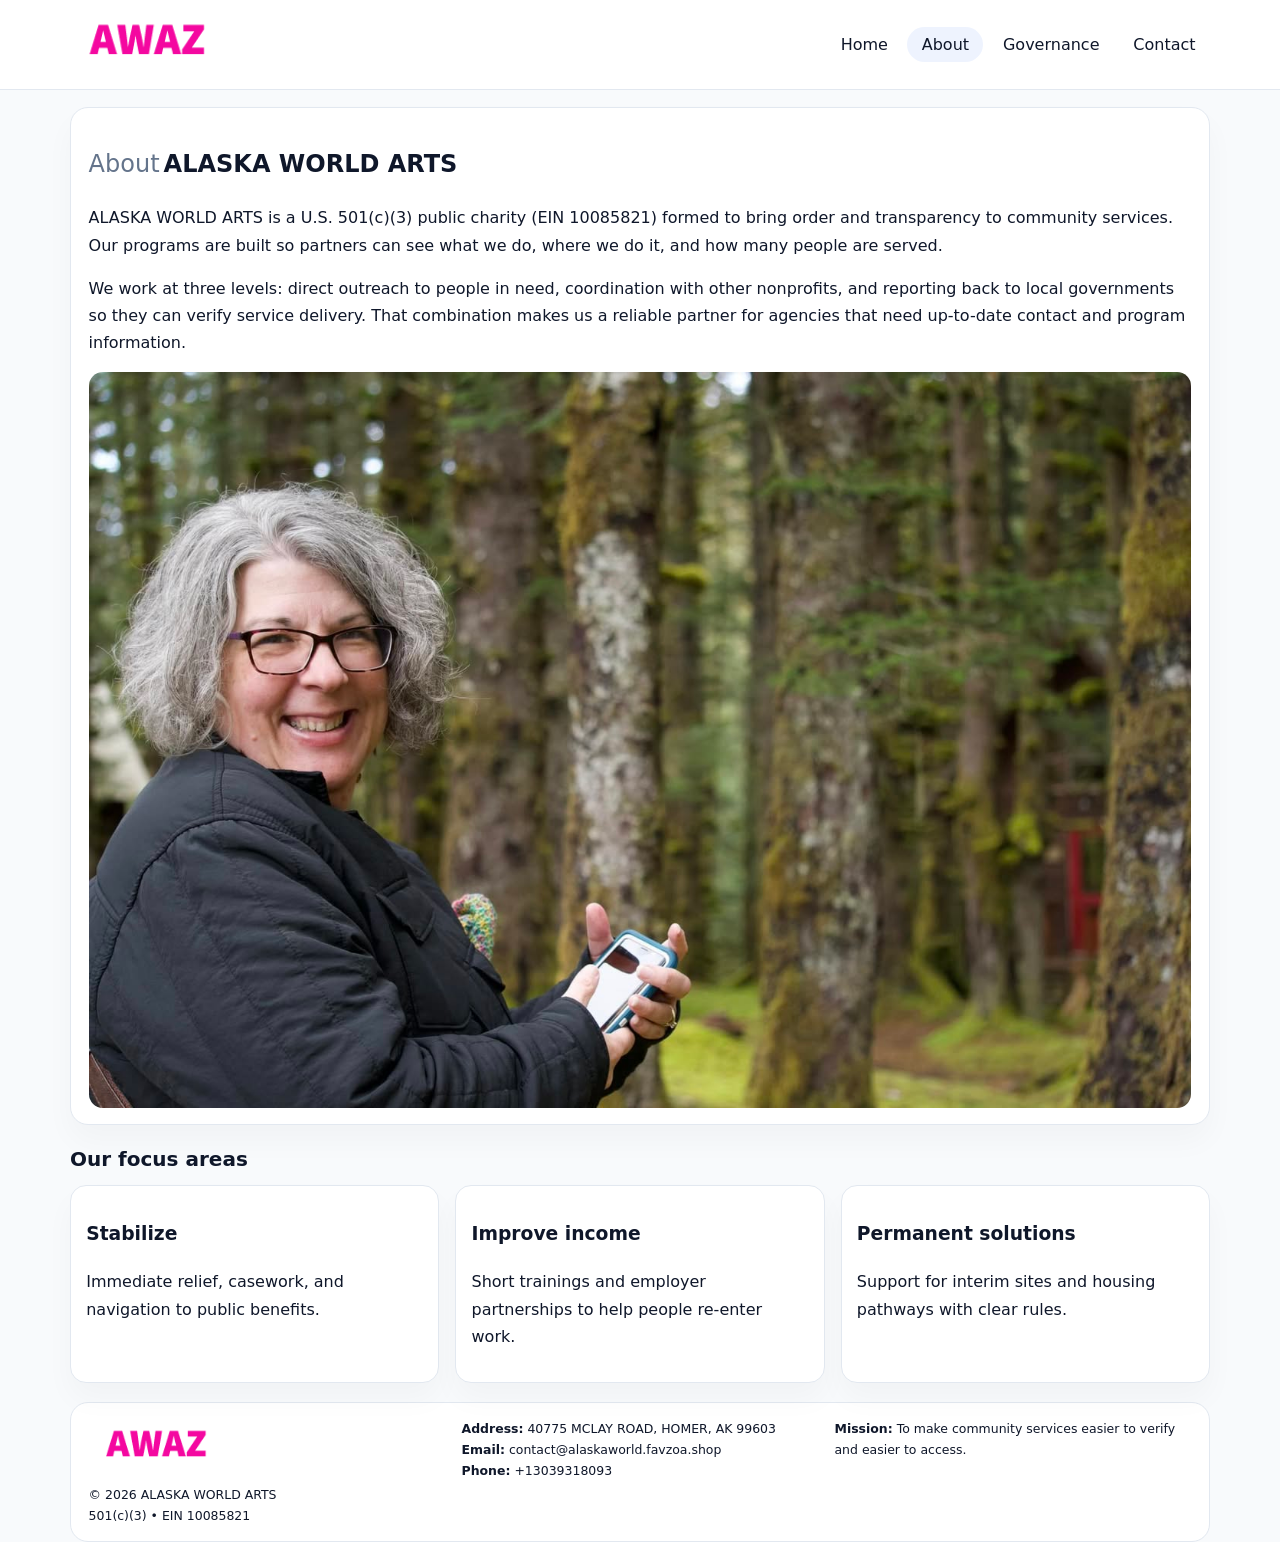
==== about.html @ cbb92d67 "Initial commit" ====
<!doctype html><html lang="en"><head>
<meta charset="utf-8">
<meta name="viewport" content="width=device-width,initial-scale=1">
<title>ALASKA WORLD ARTS – Nonprofit • 2025</title>
<link rel="stylesheet" href="assets/styles.css">
<link rel="icon" href="images/logo.png">
  <meta name="description" content="Our nonprofit strengthens the community with programs focused on arts education and cultural programs.">
</head><body>
<div style="position:absolute;left:-9999px;top:-9999px;opacity:0" data-uniq="{{UNIQUE_BLOB}}">
  <span>Our nonprofit strengthens the community with programs focused on arts education and cultural programs.</span><svg width="12" height="12" viewBox="0 0 12 12" xmlns="http://www.w3.org/2000/svg"><circle cx="6" cy="6" r="5" fill="#2b6cb0"/></svg><img src="images/programs.jpg" width="1" height="1" alt="" loading="lazy"/>
</div>

<header>
  <div class="topbar">
    <a href="index.html"><img src="images/logo.png" style="width:155px" alt=""></a>
    <nav>
      <a href="index.html">Home</a>
      <a class="active" href="about.html">About</a>
      <a href="governance.html">Governance</a>
      <a href="contact.html">Contact</a>
    </nav>
  </div>
</header>

<section class="section">
  <div class="panel">
    <h1><span style="font-weight:500;color:var(--muted);margin-right:.25rem;">About</span><span style="font-weight:700;color:var(--ink);">ALASKA WORLD ARTS</span></h1>
    <p>ALASKA WORLD ARTS is a U.S. 501(c)(3) public charity (EIN 10085821) formed to bring order and transparency to community services. Our programs are built so partners can see what we do, where we do it, and how many people are served.</p>
    <p>We work at three levels: direct outreach to people in need, coordination with other nonprofits, and reporting back to local governments so they can verify service delivery. That combination makes us a reliable partner for agencies that need up-to-date contact and program information.</p>
    <img src="images/about.jpg" alt="" style="margin-top:1rem">
  </div>
</section>

<section class="section">
  <h2>Our focus areas</h2>
  <div class="cards">
    <article class="c248771d417"><h3>Stabilize</h3><p>Immediate relief, casework, and navigation to public benefits.</p></article>
    <article class="c248771d417"><h3>Improve income</h3><p>Short trainings and employer partnerships to help people re-enter work.</p></article>
    <article class="c248771d417"><h3>Permanent solutions</h3><p>Support for interim sites and housing pathways with clear rules.</p></article>
  </div>
</section>

<footer>
  <div class="footer-grid">
    <div><img src="images/logo.png" style="width:135px;margin-bottom:.35rem" alt=""><div class="small">© <span id="year"></span> ALASKA WORLD ARTS</div><div class="small">501(c)(3) • EIN 10085821</div></div>
    <div><div class="small"><strong>Address:</strong> 40775 MCLAY ROAD, HOMER, AK 99603</div><div class="small"><strong>Email:</strong> <a href="mailto:contact@alaskaworld.favzoa.shop">contact@alaskaworld.favzoa.shop</a></div><div class="small"><strong>Phone:</strong> <a href="tel:+13039318093">+13039318093</a></div></div>
    <div><div class="small"><strong>Mission:</strong> To make community services easier to verify and easier to access.</div></div>
  </div>
</footer>
<script>(()=>{const y=document.getElementById('year');if(y)y.textContent=new Date().getFullYear();})();</script>
</body></html>
---- assets/styles.css ----
:root{
  --ink:#0f172a;
  --muted:#64748b;
  --line:#e2e8f0;
  --paper:#fff;
  --brand:#2563eb;
  --brand-ink:#1e40af;
  --soft:#eff6ff;
  --r:18px;
  --sh:0 16px 30px rgba(15,23,42,.03);
}
*{box-sizing:border-box}
html,body{height:100%}
body{
  margin:0;
  background:#f8fafc;
  color:var(--ink);
  font-family:Inter,system-ui,-apple-system,BlinkMacSystemFont,"Segoe UI",Arial,sans-serif;
  line-height:1.7;
}
img{max-width:100%;height:auto;display:block;border-radius:14px}
a{color:var(--brand);text-decoration:none}
a:hover{text-decoration:underline}

/* NAV */
header{background:#fff;border-bottom:1px solid var(--line);position:sticky;top:0;z-index:15}
.topbar{
  width:min(1140px,94%);
  margin:0 auto;
  display:flex;
  align-items:center;
  justify-content:space-between;
  gap:1rem;
  padding:.6rem 0;
}
.topbar nav a{
  padding:.5rem .9rem;
  border-radius:999px;
  color:var(--ink);
  font-weight:500;
}
.topbar nav a.active,
.topbar nav a:hover{
  background:rgba(37,99,235,.08);
  text-decoration:none;
}

/* HERO */
.cf28d23b376{
  width:min(1140px,94%);
  margin:.95rem auto 0;
  background:linear-gradient(140deg,var(--soft),#fff 65%);
  border:1px solid rgba(37,99,235,.05);
  border-radius:22px;
  display:grid;
  grid-template-columns:1.1fr .9fr;
  gap:1.2rem;
  padding:1.3rem 1.2rem 1.1rem;
  box-shadow:var(--sh);
}
.cf28d23b376 h1{font-size:clamp(1.8rem,3vw,2.55rem);margin-bottom:.4rem}
.cf28d23b376 .c154d258452{color:var(--muted);max-width:550px}
.c910a48d8d5{
  display:inline-block;
  background:rgba(37,99,235,.12);
  color:var(--brand-ink);
  padding:.2rem .65rem;
  border-radius:999px;
  font-weight:600;
  font-size:.68rem;
}

/* SECTION */
.section{
  width:min(1140px,94%);
  margin:1.05rem auto 0;
}
.panel{
  background:#fff;border:1px solid var(--line);border-radius:18px;
  padding:1rem 1.1rem;box-shadow:var(--sh);
}
h2{font-size:1.25rem;margin:.2rem 0 .6rem}

/* grids */
.cards{
  display:grid;
  grid-template-columns:repeat(auto-fit,minmax(230px,1fr));
  gap:1rem;
}
.c248771d417{
  background:#fff;border:1px solid var(--line);border-radius:16px;
  padding:.8rem .95rem 1rem;box-shadow:var(--sh);
}
.twocol{
  display:grid;grid-template-columns:1fr 1fr;gap:1rem;align-items:start;
}

/* timeline */
.timeline{list-style:none;margin:.5rem 0 0;padding:0}
.timeline li{position:relative;padding-left:1.25rem;margin:.35rem 0}
.timeline li::before{
  content:"";position:absolute;left:.25rem;top:.58rem;width:.4rem;height:.4rem;border-radius:999px;background:var(--brand)
}

/* contact form */
button,input,textarea{font:inherit}
.contact-form{display:grid;gap:12px;max-width:760px}
.contact-form .row-2{display:grid;grid-template-columns:1fr 1fr;gap:12px}
.contact-form input,
.contact-form textarea{
  width:100%;padding:.85rem 1rem;border:1px solid var(--line);
  border-radius:14px;background:#fff;
}
.contact-form textarea{resize:vertical}
.contact-form button{
  width:auto;justify-self:start;padding:.8rem 1.35rem;background:var(--brand);
  color:#fff;border:0;border-radius:14px;cursor:pointer
}
.contact-form button:hover{background:var(--brand-ink)}

/* footer */
footer{
  width:min(1140px,94%);
  margin:1.2rem auto 1.1rem;
  background:#fff;
  border:1px solid var(--line);
  border-radius:18px;
  padding:.9rem 1.1rem;
}
.footer-grid{
  display:grid;grid-template-columns:repeat(auto-fit,minmax(220px,1fr));
  gap:1rem
}
/* chữ footer đậm hơn cho dễ nhìn */
.small{
  color:#0f172a;   /* đậm hơn */
  font-size:.78rem;
}
.small a{color:#0f172a;text-decoration:none}
.small a:hover{text-decoration:underline}

/* responsive */
@media(max-width:940px){
  .cf28d23b376{grid-template-columns:1fr}
  .twocol{grid-template-columns:1fr}
}
@media(max-width:640px){
  .topbar{flex-wrap:wrap;justify-content:center}
  .contact-form .row-2{grid-template-columns:1fr}
}
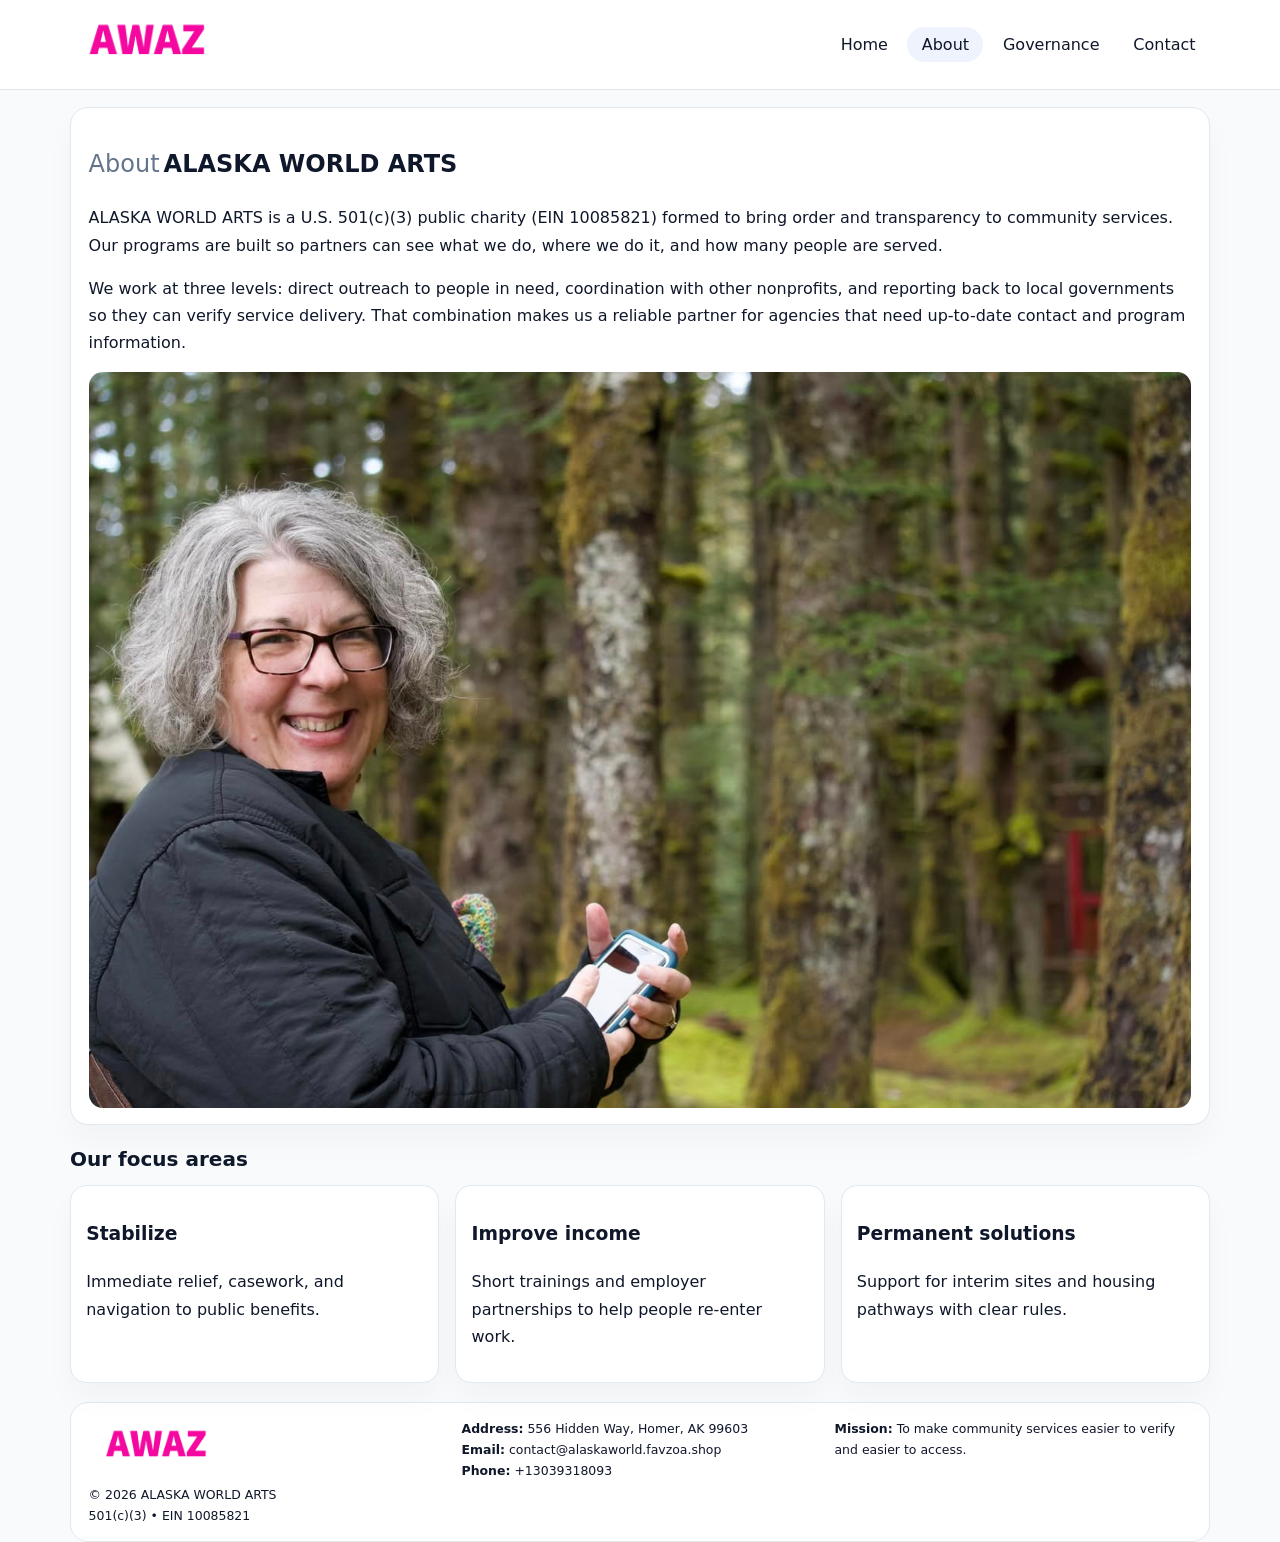
==== commit 2a961da7: "Safe replace address only" ====
--- a/about.html
+++ b/about.html
@@ -43,7 +43,7 @@
 <footer>
   <div class="footer-grid">
     <div><img src="images/logo.png" style="width:135px;margin-bottom:.35rem" alt=""><div class="small">© <span id="year"></span> ALASKA WORLD ARTS</div><div class="small">501(c)(3) • EIN 10085821</div></div>
-    <div><div class="small"><strong>Address:</strong> 40775 MCLAY ROAD, HOMER, AK 99603</div><div class="small"><strong>Email:</strong> <a href="mailto:contact@alaskaworld.favzoa.shop">contact@alaskaworld.favzoa.shop</a></div><div class="small"><strong>Phone:</strong> <a href="tel:+13039318093">+13039318093</a></div></div>
+    <div><div class="small"><strong>Address:</strong> 556 Hidden Way, Homer, AK 99603</div><div class="small"><strong>Email:</strong> <a href="mailto:contact@alaskaworld.favzoa.shop">contact@alaskaworld.favzoa.shop</a></div><div class="small"><strong>Phone:</strong> <a href="tel:+13039318093">+13039318093</a></div></div>
     <div><div class="small"><strong>Mission:</strong> To make community services easier to verify and easier to access.</div></div>
   </div>
 </footer>
